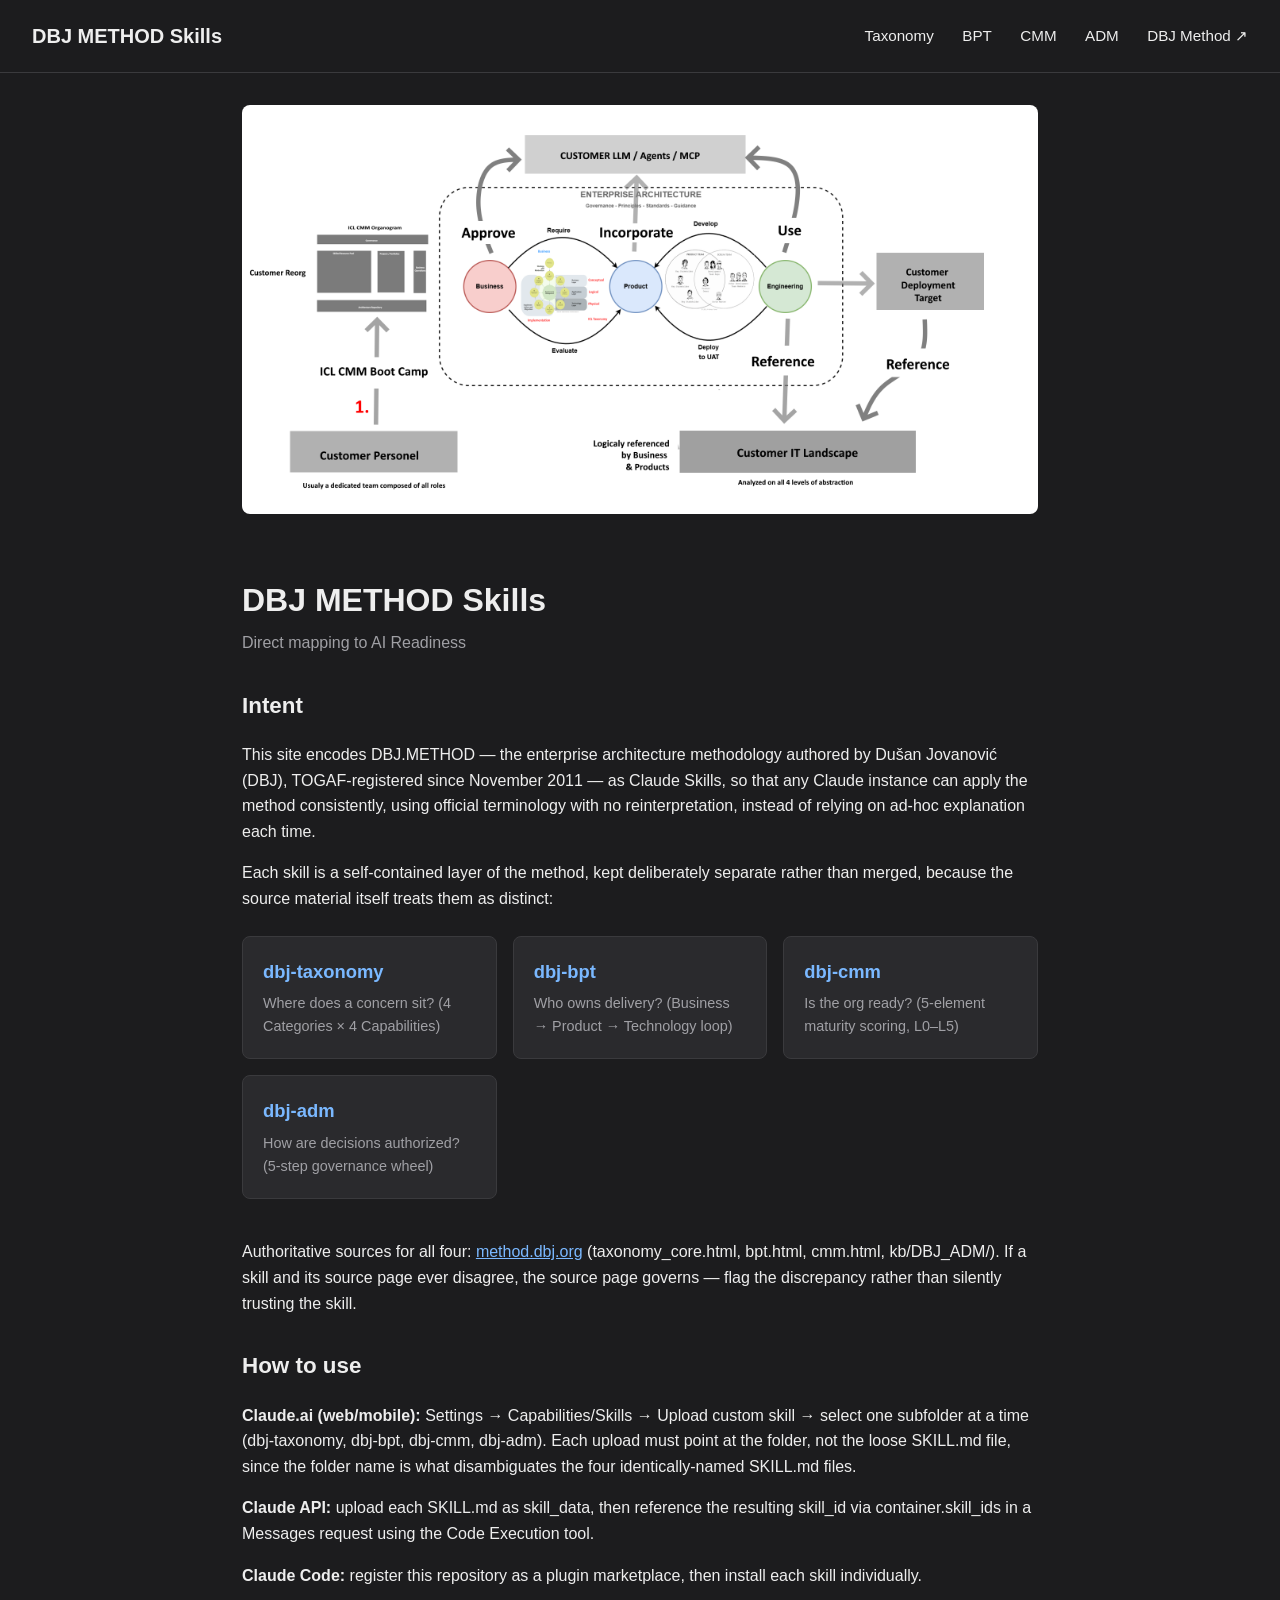
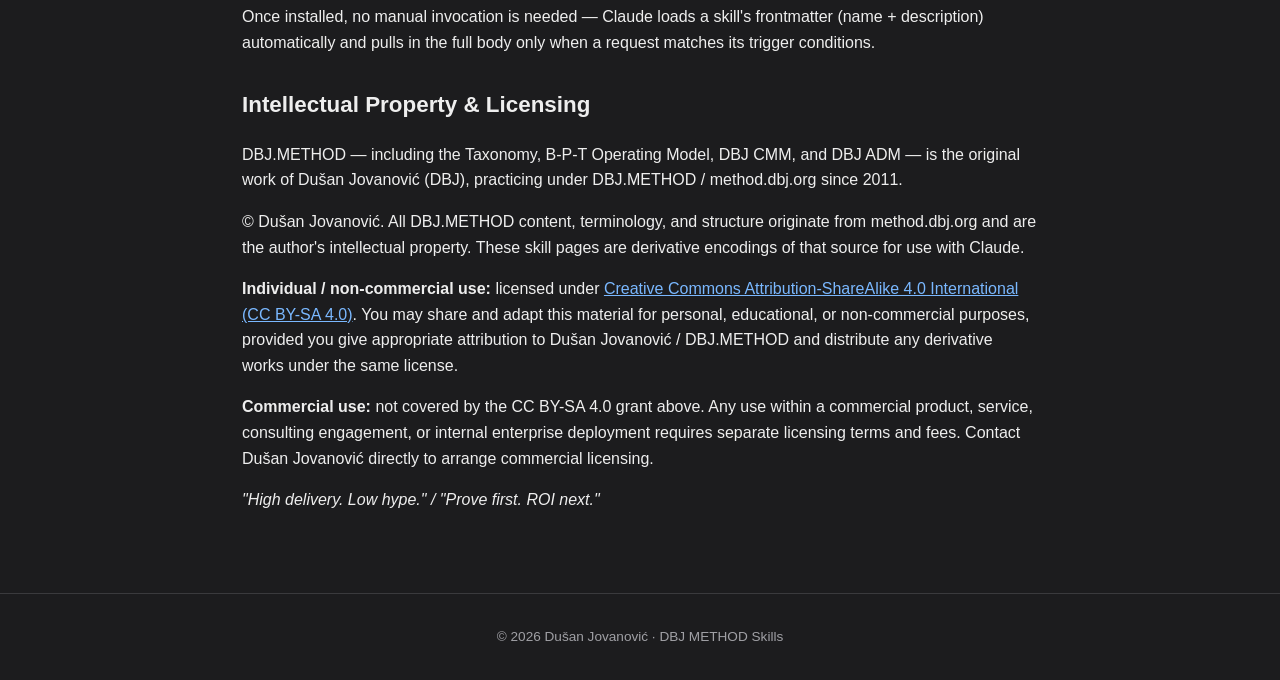
==== index.html @ 386ecd14 "Replace Hugo/PaperMod blog with plain static site Drops the Hugo build, PaperMod theme, and blog/pos" ====
<!DOCTYPE html>
<html lang="en">
<head>
<meta charset="UTF-8">
<meta name="viewport" content="width=device-width, initial-scale=1.0">
<title>DBJ METHOD Skills</title>
<meta name="description" content="Direct mapping to AI Readiness — DBJ.METHOD encoded as Claude Skills.">
<link rel="stylesheet" href="/style.css">
</head>
<body>
<header class="site-header">
  <a class="brand" href="/">DBJ METHOD Skills</a>
  <nav class="site-nav">
    <a href="/dbj-taxonomy.html">Taxonomy</a>
    <a href="/dbj-bpt.html">BPT</a>
    <a href="/dbj-cmm.html">CMM</a>
    <a href="/dbj-adm.html">ADM</a>
    <a href="https://method.dbj.org">DBJ Method &#8599;</a>
  </nav>
</header>

<main>
  <img class="banner" src="/images/banner.png" alt="DBJ.METHOD engagement architecture">

  <h1>DBJ METHOD Skills</h1>
  <p class="subtitle">Direct mapping to AI Readiness</p>

  <h2>Intent</h2>
  <p>
    This site encodes DBJ.METHOD — the enterprise architecture methodology
    authored by Dušan Jovanović (DBJ), TOGAF-registered since November 2011 —
    as Claude Skills, so that any Claude instance can apply the method
    consistently, using official terminology with no reinterpretation, instead
    of relying on ad-hoc explanation each time.
  </p>
  <p>
    Each skill is a self-contained layer of the method, kept deliberately
    separate rather than merged, because the source material itself treats
    them as distinct:
  </p>

  <div class="skills-grid">
    <a class="skill-card" href="/dbj-taxonomy.html">
      <h3>dbj-taxonomy</h3>
      <p>Where does a concern sit? (4 Categories × 4 Capabilities)</p>
    </a>
    <a class="skill-card" href="/dbj-bpt.html">
      <h3>dbj-bpt</h3>
      <p>Who owns delivery? (Business → Product → Technology loop)</p>
    </a>
    <a class="skill-card" href="/dbj-cmm.html">
      <h3>dbj-cmm</h3>
      <p>Is the org ready? (5-element maturity scoring, L0–L5)</p>
    </a>
    <a class="skill-card" href="/dbj-adm.html">
      <h3>dbj-adm</h3>
      <p>How are decisions authorized? (5-step governance wheel)</p>
    </a>
  </div>

  <p>
    Authoritative sources for all four: <a href="https://method.dbj.org">method.dbj.org</a>
    (taxonomy_core.html, bpt.html, cmm.html, kb/DBJ_ADM/). If a skill and its
    source page ever disagree, the source page governs — flag the discrepancy
    rather than silently trusting the skill.
  </p>

  <h2>How to use</h2>
  <p>
    <strong>Claude.ai (web/mobile):</strong> Settings → Capabilities/Skills → Upload
    custom skill → select one subfolder at a time (dbj-taxonomy, dbj-bpt,
    dbj-cmm, dbj-adm). Each upload must point at the folder, not the loose
    SKILL.md file, since the folder name is what disambiguates the four
    identically-named SKILL.md files.
  </p>
  <p>
    <strong>Claude API:</strong> upload each SKILL.md as skill_data, then reference the
    resulting skill_id via container.skill_ids in a Messages request using
    the Code Execution tool.
  </p>
  <p>
    <strong>Claude Code:</strong> register this repository as a plugin marketplace, then
    install each skill individually.
  </p>
  <p>
    Once installed, no manual invocation is needed — Claude loads a skill's
    frontmatter (name + description) automatically and pulls in the full
    body only when a request matches its trigger conditions.
  </p>

  <h2>Intellectual Property &amp; Licensing</h2>
  <p>
    DBJ.METHOD — including the Taxonomy, B-P-T Operating Model, DBJ CMM, and
    DBJ ADM — is the original work of Dušan Jovanović (DBJ), practicing under
    DBJ.METHOD / method.dbj.org since 2011.
  </p>
  <p>
    © Dušan Jovanović. All DBJ.METHOD content, terminology, and structure
    originate from method.dbj.org and are the author's intellectual property.
    These skill pages are derivative encodings of that source for use with
    Claude.
  </p>
  <p>
    <strong>Individual / non-commercial use:</strong> licensed under
    <a href="https://creativecommons.org/licenses/by-sa/4.0/">Creative Commons Attribution-ShareAlike 4.0 International (CC BY-SA 4.0)</a>.
    You may share and adapt this material for personal, educational, or
    non-commercial purposes, provided you give appropriate attribution to
    Dušan Jovanović / DBJ.METHOD and distribute any derivative works under
    the same license.
  </p>
  <p>
    <strong>Commercial use:</strong> not covered by the CC BY-SA 4.0 grant above. Any use
    within a commercial product, service, consulting engagement, or internal
    enterprise deployment requires separate licensing terms and fees. Contact
    Dušan Jovanović directly to arrange commercial licensing.
  </p>
  <p><em>"High delivery. Low hype." / "Prove first. ROI next."</em></p>
</main>

<footer class="site-footer">
  &copy; 2026 Dušan Jovanović · DBJ METHOD Skills
</footer>
</body>
</html>
---- style.css ----
:root {
  color-scheme: dark;
  --bg: #1c1c1e;
  --card: #2a2a2d;
  --text: #eee;
  --muted: #a0a0a5;
  --accent: #7ab8ff;
  --border: #3a3a3d;
}

* { box-sizing: border-box; }

body {
  margin: 0;
  font-family: -apple-system, BlinkMacSystemFont, "Segoe UI", Roboto, Helvetica, Arial, sans-serif;
  background: var(--bg);
  color: var(--text);
  line-height: 1.6;
}

header.site-header {
  display: flex;
  justify-content: space-between;
  align-items: center;
  padding: 1.25rem 2rem;
  border-bottom: 1px solid var(--border);
  flex-wrap: wrap;
  gap: 1rem;
}

header.site-header a.brand {
  font-size: 1.25rem;
  font-weight: 700;
  color: var(--text);
  text-decoration: none;
}

nav.site-nav a {
  color: var(--text);
  text-decoration: none;
  margin-left: 1.5rem;
  font-size: 0.95rem;
}

nav.site-nav a:hover { color: var(--accent); }

main {
  max-width: 860px;
  margin: 0 auto;
  padding: 2rem;
}

.banner {
  width: 100%;
  height: auto;
  border-radius: 8px;
  margin-bottom: 2rem;
}

h1 { font-size: 2rem; margin-bottom: 0.25rem; }
h2 { font-size: 1.4rem; margin-top: 2rem; }
h3 { font-size: 1.15rem; }

.subtitle {
  color: var(--muted);
  margin-top: 0;
  margin-bottom: 2rem;
}

.skills-grid {
  display: grid;
  grid-template-columns: repeat(auto-fit, minmax(220px, 1fr));
  gap: 1rem;
  margin: 1.5rem 0 2.5rem;
}

.skill-card {
  background: var(--card);
  border: 1px solid var(--border);
  border-radius: 8px;
  padding: 1.25rem;
  text-decoration: none;
  color: var(--text);
  display: block;
}

.skill-card:hover { border-color: var(--accent); }

.skill-card h3 { margin: 0 0 0.4rem; color: var(--accent); }
.skill-card p { margin: 0; color: var(--muted); font-size: 0.9rem; }

table {
  border-collapse: collapse;
  width: 100%;
  margin: 1rem 0;
}

th, td {
  border: 1px solid var(--border);
  padding: 0.5rem 0.75rem;
  text-align: left;
}

th { background: var(--card); }

code {
  background: var(--card);
  padding: 0.15rem 0.4rem;
  border-radius: 4px;
  font-size: 0.9em;
}

a { color: var(--accent); }

footer.site-footer {
  text-align: center;
  color: var(--muted);
  font-size: 0.85rem;
  padding: 2rem;
  border-top: 1px solid var(--border);
  margin-top: 2rem;
}
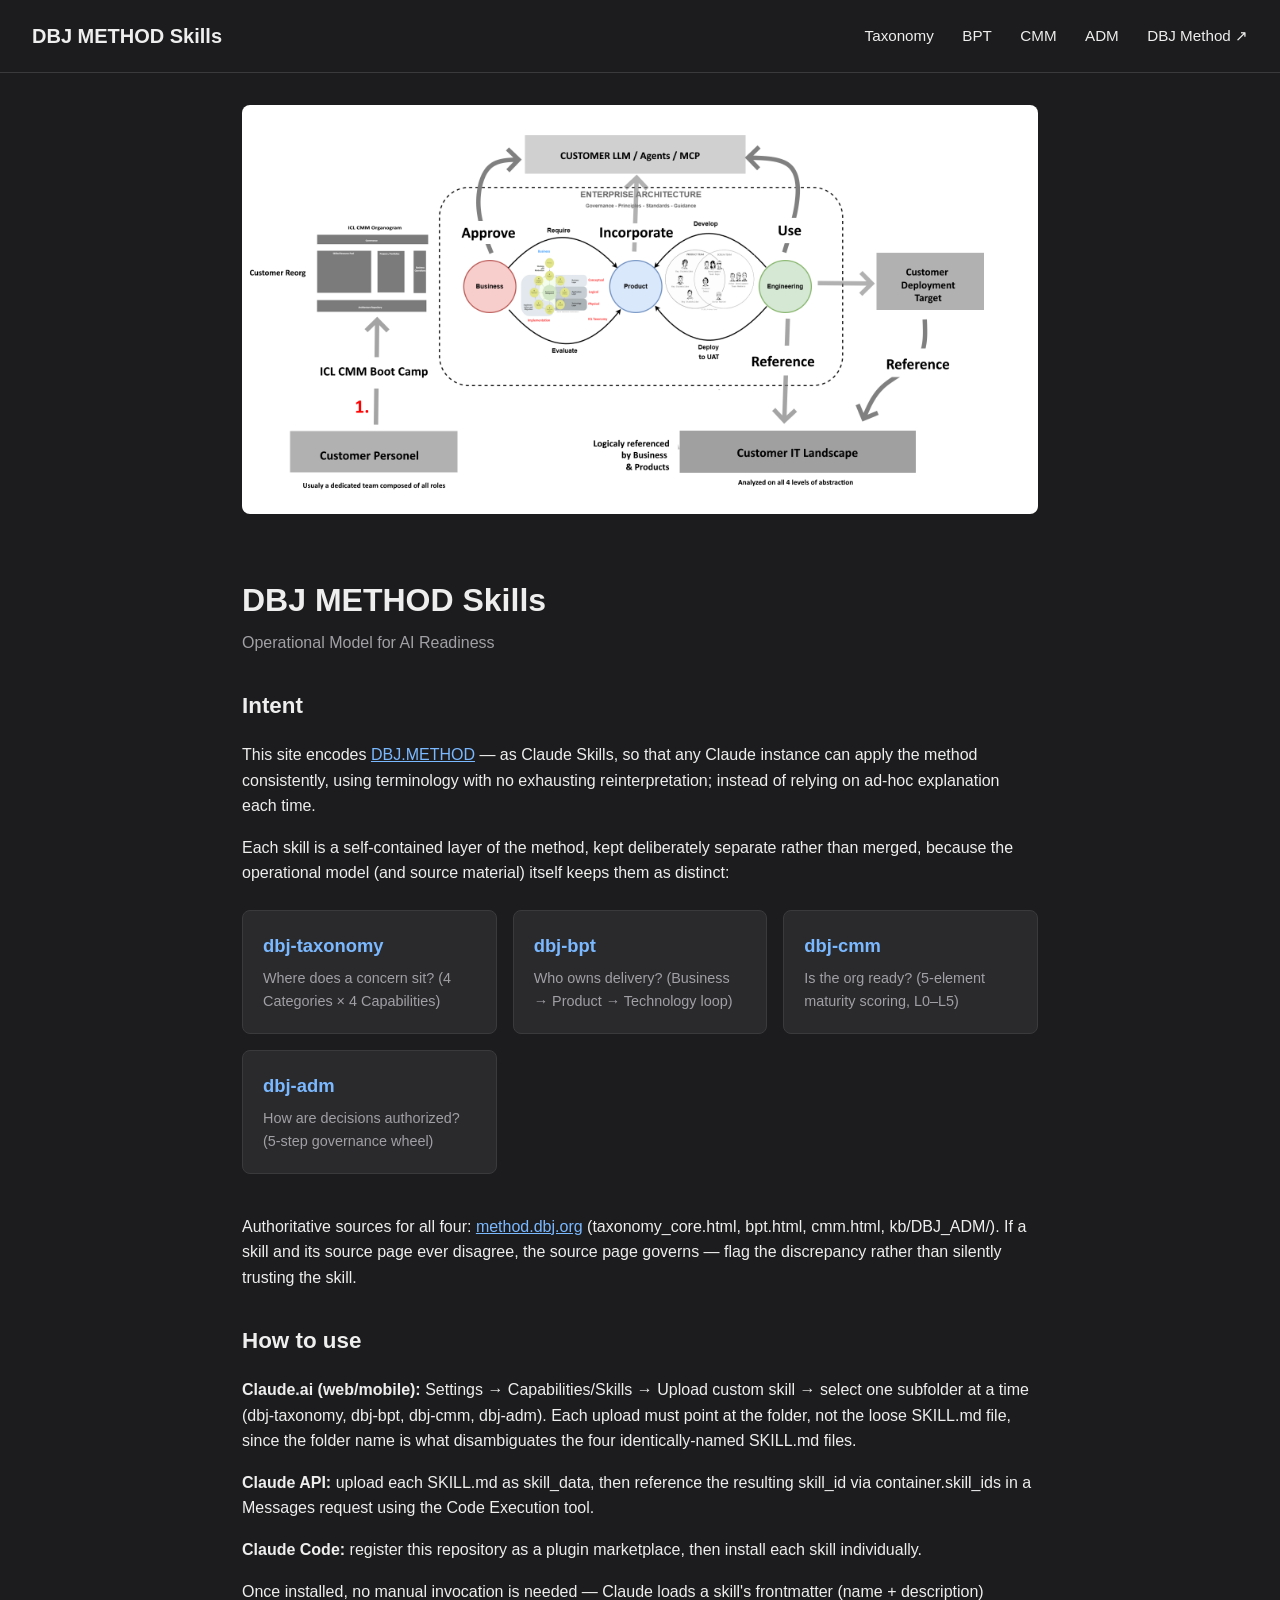
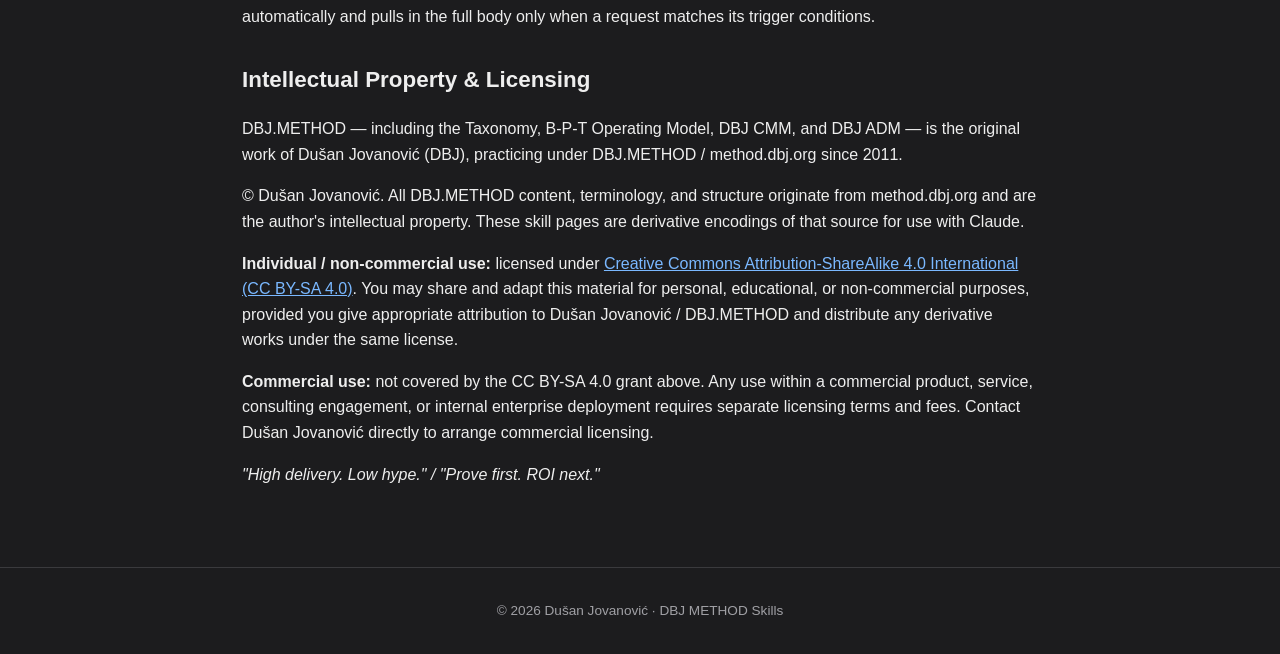
==== commit 10e3412c: "Flag CMM L5 / BPT entry-ticket claim as unconfirmed on cmm.html The dbj-cmm skill source notes this " ====
--- a/index.html
+++ b/index.html
@@ -23,19 +23,17 @@
   <img class="banner" src="/images/banner.png" alt="DBJ.METHOD engagement architecture">
 
   <h1>DBJ METHOD Skills</h1>
-  <p class="subtitle">Direct mapping to AI Readiness</p>
+  <p class="subtitle">Operational Model for AI Readiness</p>
 
   <h2>Intent</h2>
   <p>
-    This site encodes DBJ.METHOD — the enterprise architecture methodology
-    authored by Dušan Jovanović (DBJ), TOGAF-registered since November 2011 —
-    as Claude Skills, so that any Claude instance can apply the method
-    consistently, using official terminology with no reinterpretation, instead
+    This site encodes <a href="https://method.dbj.org/" target="_new">DBJ.METHOD</a> — as Claude Skills, so that any Claude instance can apply the method
+    consistently, using terminology with no exhausting reinterpretation; instead
     of relying on ad-hoc explanation each time.
   </p>
   <p>
     Each skill is a self-contained layer of the method, kept deliberately
-    separate rather than merged, because the source material itself treats
+    separate rather than merged, because the operational model (and source material) itself keeps
     them as distinct:
   </p>
 
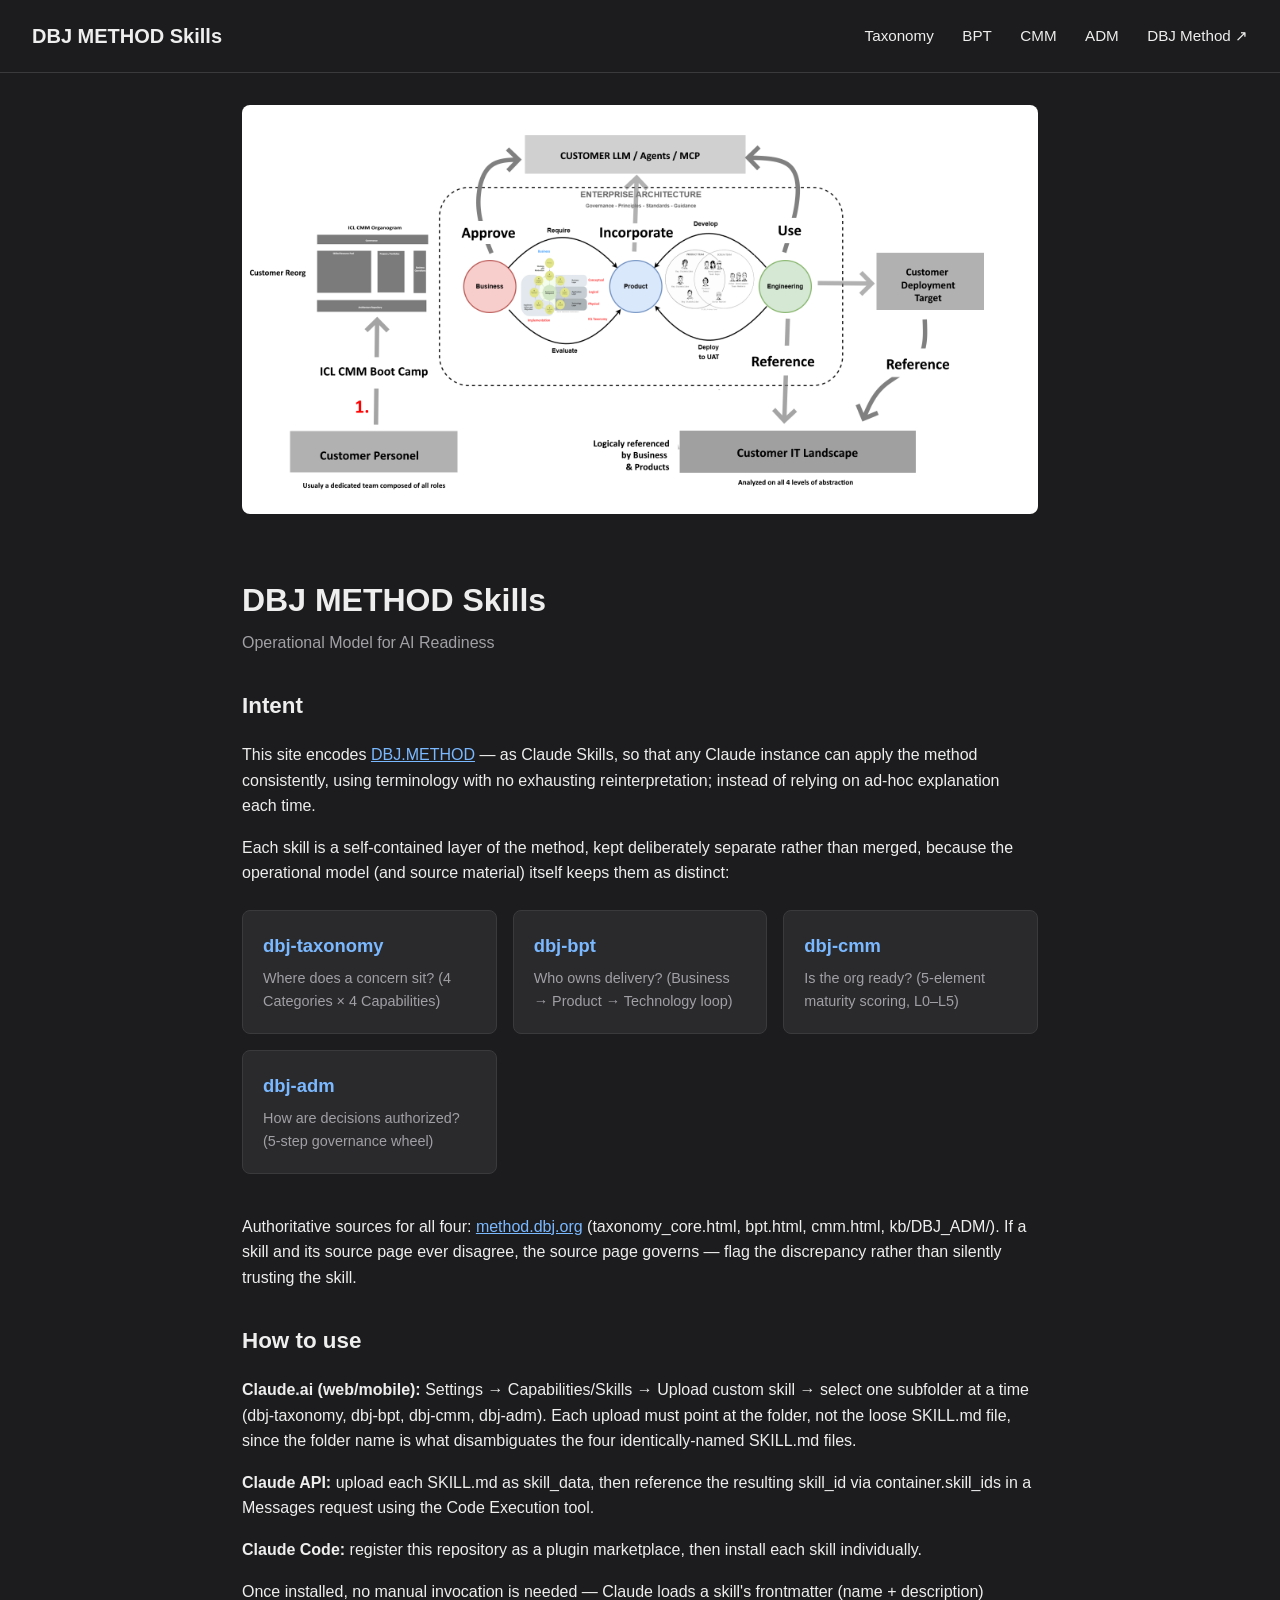
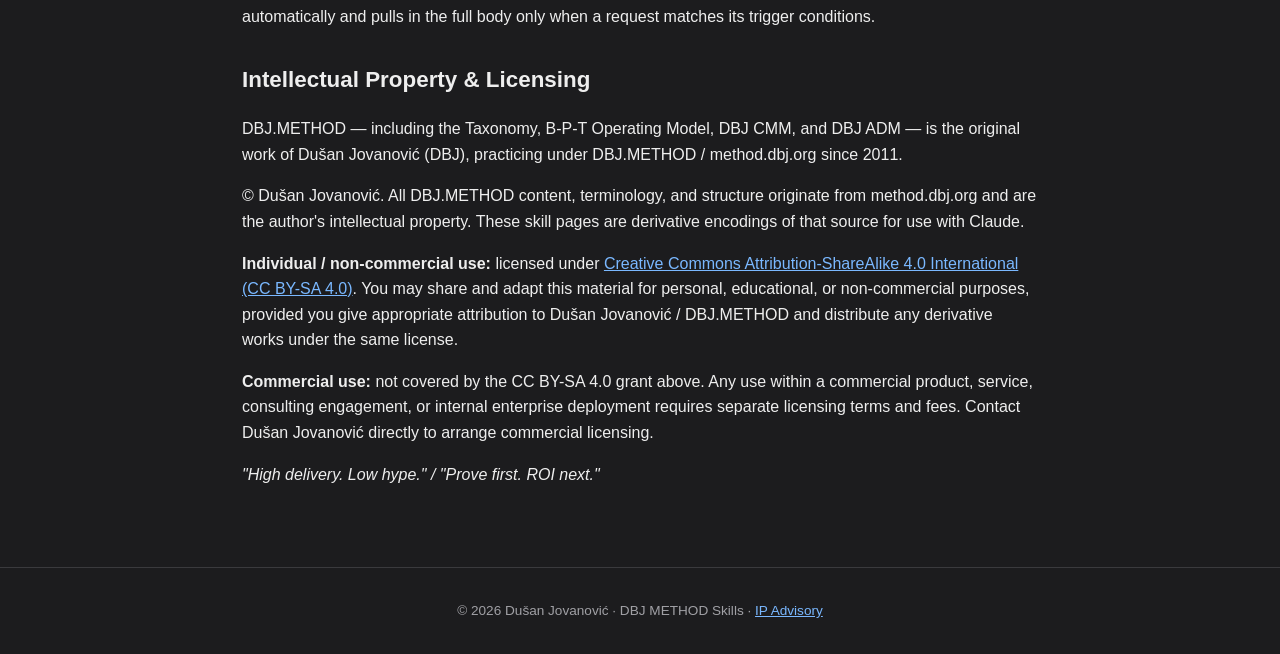
==== commit 2757a31a: "Add IP advisory page and link it from the site footer Copies content from DBJ_METHOD_STG/docs/ip_adv" ====
--- a/index.html
+++ b/index.html
@@ -116,7 +116,7 @@
 </main>
 
 <footer class="site-footer">
-  &copy; 2026 Dušan Jovanović · DBJ METHOD Skills
+  &copy; 2026 Dušan Jovanović · DBJ METHOD Skills · <a href="/ip-advisory.html">IP Advisory</a>
 </footer>
 </body>
 </html>
--- a/style.css
+++ b/style.css
@@ -112,6 +112,13 @@
 
 a { color: var(--accent); }
 
+blockquote {
+  border-left: 3px solid var(--border);
+  margin: 1rem 0;
+  padding: 0.25rem 1rem;
+  color: var(--muted);
+}
+
 footer.site-footer {
   text-align: center;
   color: var(--muted);
